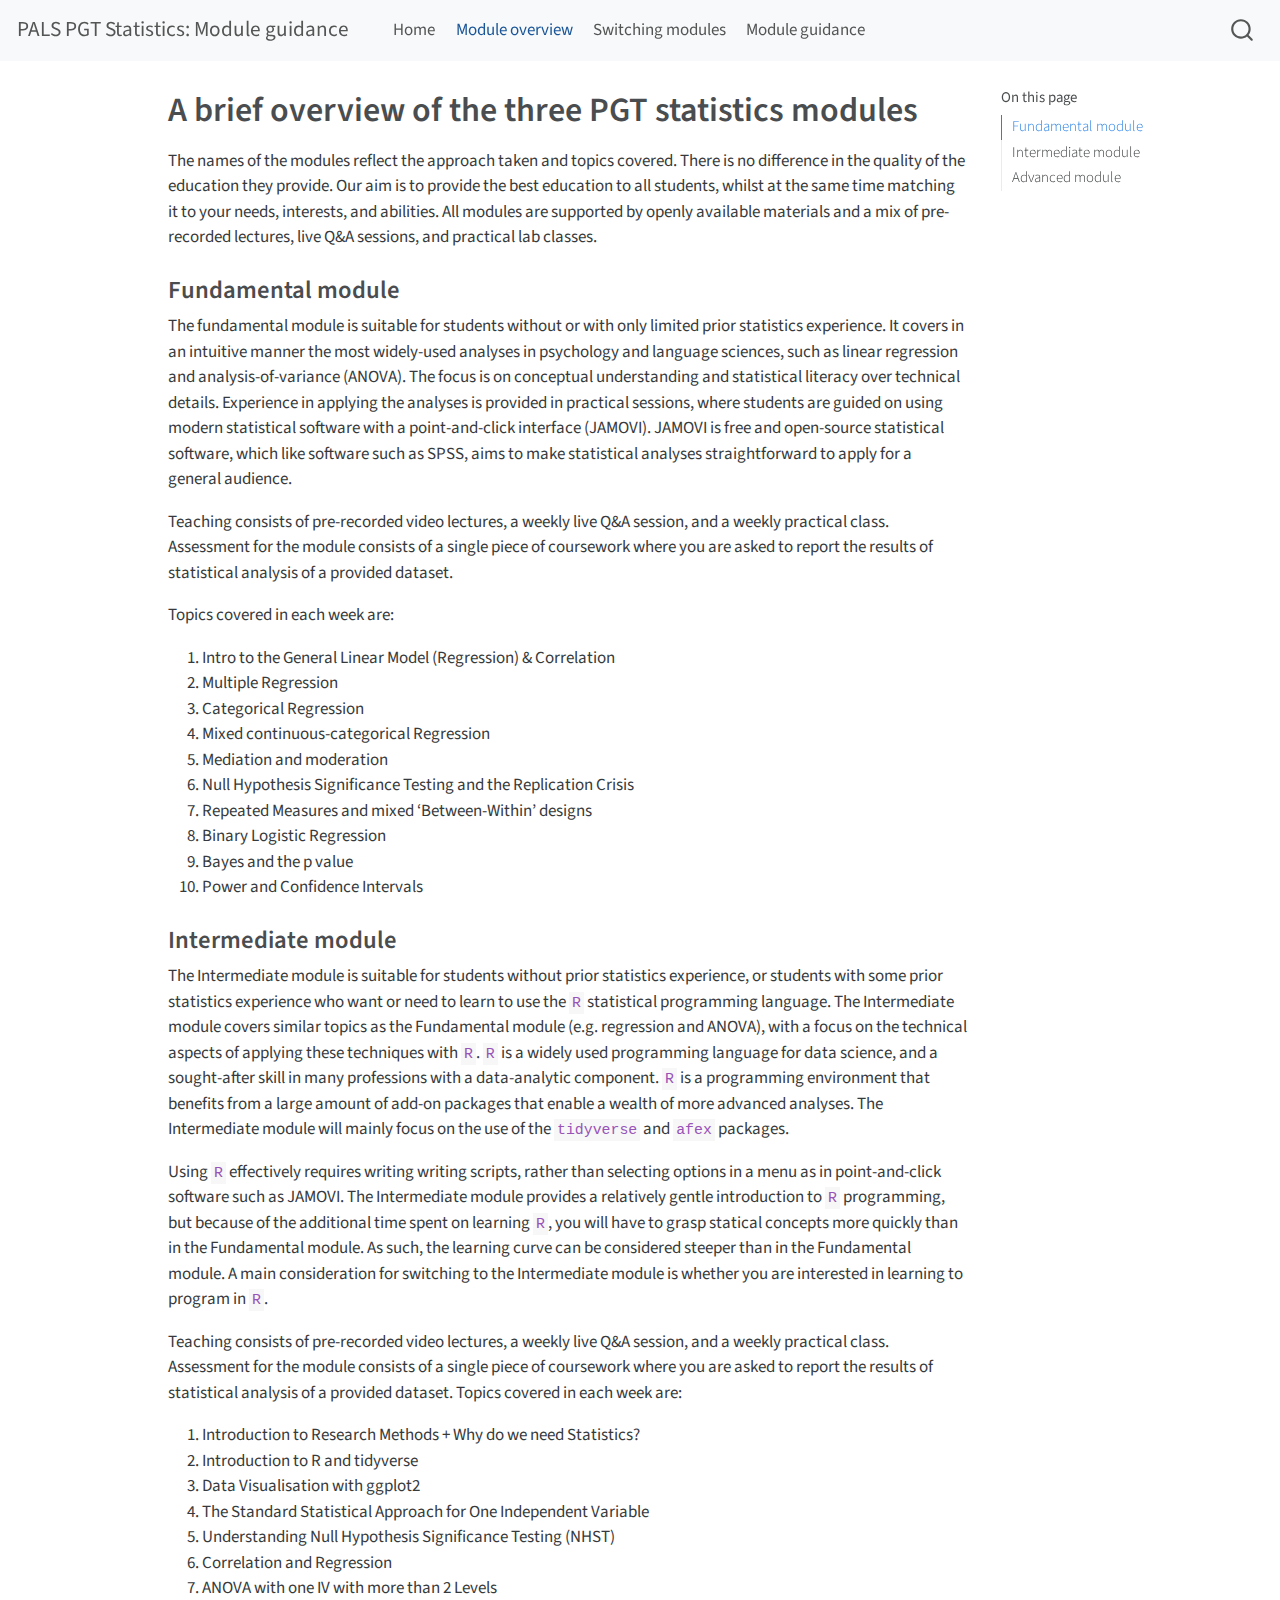
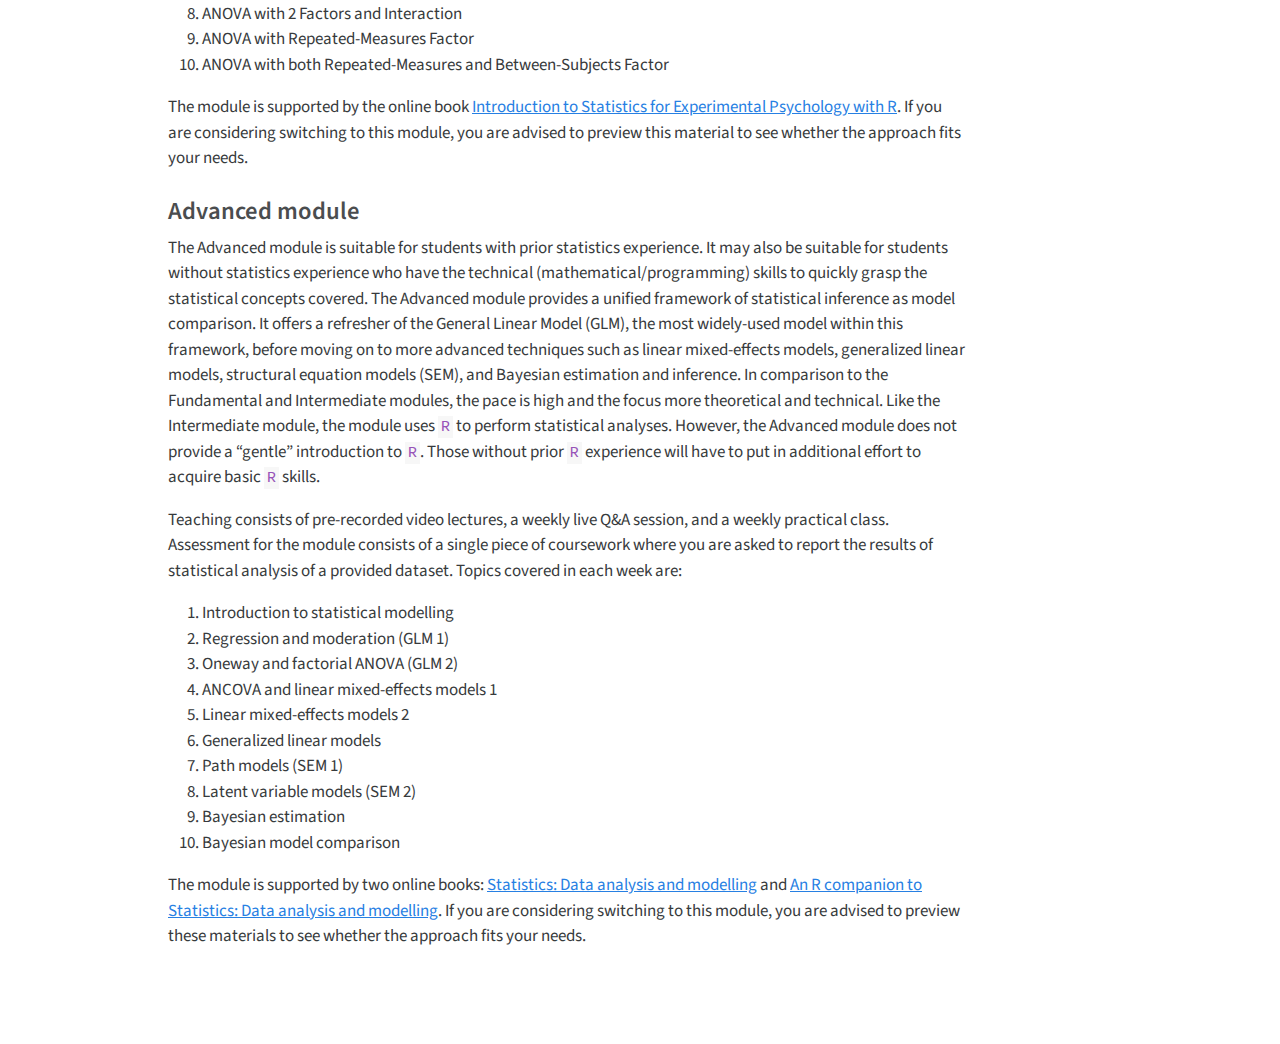
==== docs/about.html @ c2ad2f25 "publish in docs" ====
<!DOCTYPE html>
<html xmlns="http://www.w3.org/1999/xhtml" lang="en" xml:lang="en"><head>

<meta charset="utf-8">
<meta name="generator" content="quarto-1.3.353">

<meta name="viewport" content="width=device-width, initial-scale=1.0, user-scalable=yes">


<title>PALS PGT Statistics: Module guidance - A brief overview of the three PGT statistics modules</title>
<style>
code{white-space: pre-wrap;}
span.smallcaps{font-variant: small-caps;}
div.columns{display: flex; gap: min(4vw, 1.5em);}
div.column{flex: auto; overflow-x: auto;}
div.hanging-indent{margin-left: 1.5em; text-indent: -1.5em;}
ul.task-list{list-style: none;}
ul.task-list li input[type="checkbox"] {
  width: 0.8em;
  margin: 0 0.8em 0.2em -1em; /* quarto-specific, see https://github.com/quarto-dev/quarto-cli/issues/4556 */ 
  vertical-align: middle;
}
</style>


<script src="site_libs/quarto-nav/quarto-nav.js"></script>
<script src="site_libs/quarto-nav/headroom.min.js"></script>
<script src="site_libs/clipboard/clipboard.min.js"></script>
<script src="site_libs/quarto-search/autocomplete.umd.js"></script>
<script src="site_libs/quarto-search/fuse.min.js"></script>
<script src="site_libs/quarto-search/quarto-search.js"></script>
<meta name="quarto:offset" content="./">
<script src="site_libs/quarto-html/quarto.js"></script>
<script src="site_libs/quarto-html/popper.min.js"></script>
<script src="site_libs/quarto-html/tippy.umd.min.js"></script>
<script src="site_libs/quarto-html/anchor.min.js"></script>
<link href="site_libs/quarto-html/tippy.css" rel="stylesheet">
<link href="site_libs/quarto-html/quarto-syntax-highlighting.css" rel="stylesheet" id="quarto-text-highlighting-styles">
<script src="site_libs/bootstrap/bootstrap.min.js"></script>
<link href="site_libs/bootstrap/bootstrap-icons.css" rel="stylesheet">
<link href="site_libs/bootstrap/bootstrap.min.css" rel="stylesheet" id="quarto-bootstrap" data-mode="light">
<script id="quarto-search-options" type="application/json">{
  "location": "navbar",
  "copy-button": false,
  "collapse-after": 3,
  "panel-placement": "end",
  "type": "overlay",
  "limit": 20,
  "language": {
    "search-no-results-text": "No results",
    "search-matching-documents-text": "matching documents",
    "search-copy-link-title": "Copy link to search",
    "search-hide-matches-text": "Hide additional matches",
    "search-more-match-text": "more match in this document",
    "search-more-matches-text": "more matches in this document",
    "search-clear-button-title": "Clear",
    "search-detached-cancel-button-title": "Cancel",
    "search-submit-button-title": "Submit"
  }
}</script>


<link rel="stylesheet" href="styles.css">
</head>

<body class="nav-fixed">

<div id="quarto-search-results"></div>
  <header id="quarto-header" class="headroom fixed-top">
    <nav class="navbar navbar-expand-lg navbar-dark ">
      <div class="navbar-container container-fluid">
      <div class="navbar-brand-container">
    <a class="navbar-brand" href="./index.html">
    <span class="navbar-title">PALS PGT Statistics: Module guidance</span>
    </a>
  </div>
            <div id="quarto-search" class="" title="Search"></div>
          <button class="navbar-toggler" type="button" data-bs-toggle="collapse" data-bs-target="#navbarCollapse" aria-controls="navbarCollapse" aria-expanded="false" aria-label="Toggle navigation" onclick="if (window.quartoToggleHeadroom) { window.quartoToggleHeadroom(); }">
  <span class="navbar-toggler-icon"></span>
</button>
          <div class="collapse navbar-collapse" id="navbarCollapse">
            <ul class="navbar-nav navbar-nav-scroll me-auto">
  <li class="nav-item">
    <a class="nav-link" href="./index.html" rel="" target="">
 <span class="menu-text">Home</span></a>
  </li>  
  <li class="nav-item">
    <a class="nav-link active" href="./about.html" rel="" target="" aria-current="page">
 <span class="menu-text">Module overview</span></a>
  </li>  
  <li class="nav-item">
    <a class="nav-link" href="./switching.html" rel="" target="">
 <span class="menu-text">Switching modules</span></a>
  </li>  
  <li class="nav-item">
    <a class="nav-link" href="./pgt-module-guidance.html" rel="" target="">
 <span class="menu-text">Module guidance</span></a>
  </li>  
</ul>
            <div class="quarto-navbar-tools ms-auto">
</div>
          </div> <!-- /navcollapse -->
      </div> <!-- /container-fluid -->
    </nav>
</header>
<!-- content -->
<div id="quarto-content" class="quarto-container page-columns page-rows-contents page-layout-article page-navbar">
<!-- sidebar -->
<!-- margin-sidebar -->
    <div id="quarto-margin-sidebar" class="sidebar margin-sidebar">
        <nav id="TOC" role="doc-toc" class="toc-active">
    <h2 id="toc-title">On this page</h2>
   
  <ul>
  <li><a href="#fundamental-module" id="toc-fundamental-module" class="nav-link active" data-scroll-target="#fundamental-module">Fundamental module</a></li>
  <li><a href="#intermediate-module" id="toc-intermediate-module" class="nav-link" data-scroll-target="#intermediate-module">Intermediate module</a></li>
  <li><a href="#advanced-module" id="toc-advanced-module" class="nav-link" data-scroll-target="#advanced-module">Advanced module</a></li>
  </ul>
</nav>
    </div>
<!-- main -->
<main class="content" id="quarto-document-content">

<header id="title-block-header" class="quarto-title-block default">
<div class="quarto-title">
<h1 class="title">A brief overview of the three PGT statistics modules</h1>
</div>



<div class="quarto-title-meta">

    
  
    
  </div>
  

</header>

<p>The names of the modules reflect the approach taken and topics covered. There is no difference in the quality of the education they provide. Our aim is to provide the best education to all students, whilst at the same time matching it to your needs, interests, and abilities. All modules are supported by openly available materials and a mix of pre-recorded lectures, live Q&amp;A sessions, and practical lab classes.</p>
<section id="fundamental-module" class="level3">
<h3 class="anchored" data-anchor-id="fundamental-module">Fundamental module</h3>
<p>The fundamental module is suitable for students without or with only limited prior statistics experience. It covers in an intuitive manner the most widely-used analyses in psychology and language sciences, such as linear regression and analysis-of-variance (ANOVA). The focus is on conceptual understanding and statistical literacy over technical details. Experience in applying the analyses is provided in practical sessions, where students are guided on using modern statistical software with a point-and-click interface (JAMOVI). JAMOVI is free and open-source statistical software, which like software such as SPSS, aims to make statistical analyses straightforward to apply for a general audience.</p>
<p>Teaching consists of pre-recorded video lectures, a weekly live Q&amp;A session, and a weekly practical class. Assessment for the module consists of a single piece of coursework where you are asked to report the results of statistical analysis of a provided dataset.</p>
<p>Topics covered in each week are:</p>
<ol type="1">
<li>Intro to the General Linear Model (Regression) &amp; Correlation</li>
<li>Multiple Regression</li>
<li>Categorical Regression</li>
<li>Mixed continuous-categorical Regression</li>
<li>Mediation and moderation</li>
<li>Null Hypothesis Significance Testing and the Replication Crisis</li>
<li>Repeated Measures and mixed ‘Between-Within’ designs</li>
<li>Binary Logistic Regression</li>
<li>Bayes and the p value</li>
<li>Power and Confidence Intervals</li>
</ol>
</section>
<section id="intermediate-module" class="level3">
<h3 class="anchored" data-anchor-id="intermediate-module">Intermediate module</h3>
<p>The Intermediate module is suitable for students without prior statistics experience, or students with some prior statistics experience who want or need to learn to use the <code>R</code> statistical programming language. The Intermediate module covers similar topics as the Fundamental module (e.g.&nbsp;regression and ANOVA), with a focus on the technical aspects of applying these techniques with <code>R</code>. <code>R</code> is a widely used programming language for data science, and a sought-after skill in many professions with a data-analytic component. <code>R</code> is a programming environment that benefits from a large amount of add-on packages that enable a wealth of more advanced analyses. The Intermediate module will mainly focus on the use of the <code>tidyverse</code> and <code>afex</code> packages.</p>
<p>Using <code>R</code> effectively requires writing writing scripts, rather than selecting options in a menu as in point-and-click software such as JAMOVI. The Intermediate module provides a relatively gentle introduction to <code>R</code> programming, but because of the additional time spent on learning <code>R</code>, you will have to grasp statical concepts more quickly than in the Fundamental module. As such, the learning curve can be considered steeper than in the Fundamental module. A main consideration for switching to the Intermediate module is whether you are interested in learning to program in <code>R</code>.</p>
<p>Teaching consists of pre-recorded video lectures, a weekly live Q&amp;A session, and a weekly practical class. Assessment for the module consists of a single piece of coursework where you are asked to report the results of statistical analysis of a provided dataset. Topics covered in each week are:</p>
<ol type="1">
<li>Introduction to Research Methods + Why do we need Statistics?</li>
<li>Introduction to R and tidyverse</li>
<li>Data Visualisation with ggplot2</li>
<li>The Standard Statistical Approach for One Independent Variable</li>
<li>Understanding Null Hypothesis Significance Testing (NHST)</li>
<li>Correlation and Regression</li>
<li>ANOVA with one IV with more than 2 Levels</li>
<li>ANOVA with 2 Factors and Interaction</li>
<li>ANOVA with Repeated-Measures Factor</li>
<li>ANOVA with both Repeated-Measures and Between-Subjects Factor</li>
</ol>
<p>The module is supported by the online book <a href="https://singmann.github.io/stats_for_experiments/">Introduction to Statistics for Experimental Psychology with R</a>. If you are considering switching to this module, you are advised to preview this material to see whether the approach fits your needs.</p>
</section>
<section id="advanced-module" class="level3">
<h3 class="anchored" data-anchor-id="advanced-module">Advanced module</h3>
<p>The Advanced module is suitable for students with prior statistics experience. It may also be suitable for students without statistics experience who have the technical (mathematical/programming) skills to quickly grasp the statistical concepts covered. The Advanced module provides a unified framework of statistical inference as model comparison. It offers a refresher of the General Linear Model (GLM), the most widely-used model within this framework, before moving on to more advanced techniques such as linear mixed-effects models, generalized linear models, structural equation models (SEM), and Bayesian estimation and inference. In comparison to the Fundamental and Intermediate modules, the pace is high and the focus more theoretical and technical. Like the Intermediate module, the module uses <code>R</code> to perform statistical analyses. However, the Advanced module does not provide a “gentle” introduction to <code>R</code>. Those without prior <code>R</code> experience will have to put in additional effort to acquire basic <code>R</code> skills.</p>
<p>Teaching consists of pre-recorded video lectures, a weekly live Q&amp;A session, and a weekly practical class. Assessment for the module consists of a single piece of coursework where you are asked to report the results of statistical analysis of a provided dataset. Topics covered in each week are:</p>
<ol type="1">
<li>Introduction to statistical modelling</li>
<li>Regression and moderation (GLM 1)</li>
<li>Oneway and factorial ANOVA (GLM 2)</li>
<li>ANCOVA and linear mixed-effects models 1</li>
<li>Linear mixed-effects models 2</li>
<li>Generalized linear models</li>
<li>Path models (SEM 1)</li>
<li>Latent variable models (SEM 2)</li>
<li>Bayesian estimation</li>
<li>Bayesian model comparison</li>
</ol>
<p>The module is supported by two online books: <a href="https://mspeekenbrink.github.io/sdam-book/">Statistics: Data analysis and modelling</a> and <a href="https://mspeekenbrink.github.io/sdam-r-companion/">An R companion to Statistics: Data analysis and modelling</a>. If you are considering switching to this module, you are advised to preview these materials to see whether the approach fits your needs.</p>


</section>

</main> <!-- /main -->
<script id="quarto-html-after-body" type="application/javascript">
window.document.addEventListener("DOMContentLoaded", function (event) {
  const toggleBodyColorMode = (bsSheetEl) => {
    const mode = bsSheetEl.getAttribute("data-mode");
    const bodyEl = window.document.querySelector("body");
    if (mode === "dark") {
      bodyEl.classList.add("quarto-dark");
      bodyEl.classList.remove("quarto-light");
    } else {
      bodyEl.classList.add("quarto-light");
      bodyEl.classList.remove("quarto-dark");
    }
  }
  const toggleBodyColorPrimary = () => {
    const bsSheetEl = window.document.querySelector("link#quarto-bootstrap");
    if (bsSheetEl) {
      toggleBodyColorMode(bsSheetEl);
    }
  }
  toggleBodyColorPrimary();  
  const icon = "";
  const anchorJS = new window.AnchorJS();
  anchorJS.options = {
    placement: 'right',
    icon: icon
  };
  anchorJS.add('.anchored');
  const isCodeAnnotation = (el) => {
    for (const clz of el.classList) {
      if (clz.startsWith('code-annotation-')) {                     
        return true;
      }
    }
    return false;
  }
  const clipboard = new window.ClipboardJS('.code-copy-button', {
    text: function(trigger) {
      const codeEl = trigger.previousElementSibling.cloneNode(true);
      for (const childEl of codeEl.children) {
        if (isCodeAnnotation(childEl)) {
          childEl.remove();
        }
      }
      return codeEl.innerText;
    }
  });
  clipboard.on('success', function(e) {
    // button target
    const button = e.trigger;
    // don't keep focus
    button.blur();
    // flash "checked"
    button.classList.add('code-copy-button-checked');
    var currentTitle = button.getAttribute("title");
    button.setAttribute("title", "Copied!");
    let tooltip;
    if (window.bootstrap) {
      button.setAttribute("data-bs-toggle", "tooltip");
      button.setAttribute("data-bs-placement", "left");
      button.setAttribute("data-bs-title", "Copied!");
      tooltip = new bootstrap.Tooltip(button, 
        { trigger: "manual", 
          customClass: "code-copy-button-tooltip",
          offset: [0, -8]});
      tooltip.show();    
    }
    setTimeout(function() {
      if (tooltip) {
        tooltip.hide();
        button.removeAttribute("data-bs-title");
        button.removeAttribute("data-bs-toggle");
        button.removeAttribute("data-bs-placement");
      }
      button.setAttribute("title", currentTitle);
      button.classList.remove('code-copy-button-checked');
    }, 1000);
    // clear code selection
    e.clearSelection();
  });
  function tippyHover(el, contentFn) {
    const config = {
      allowHTML: true,
      content: contentFn,
      maxWidth: 500,
      delay: 100,
      arrow: false,
      appendTo: function(el) {
          return el.parentElement;
      },
      interactive: true,
      interactiveBorder: 10,
      theme: 'quarto',
      placement: 'bottom-start'
    };
    window.tippy(el, config); 
  }
  const noterefs = window.document.querySelectorAll('a[role="doc-noteref"]');
  for (var i=0; i<noterefs.length; i++) {
    const ref = noterefs[i];
    tippyHover(ref, function() {
      // use id or data attribute instead here
      let href = ref.getAttribute('data-footnote-href') || ref.getAttribute('href');
      try { href = new URL(href).hash; } catch {}
      const id = href.replace(/^#\/?/, "");
      const note = window.document.getElementById(id);
      return note.innerHTML;
    });
  }
      let selectedAnnoteEl;
      const selectorForAnnotation = ( cell, annotation) => {
        let cellAttr = 'data-code-cell="' + cell + '"';
        let lineAttr = 'data-code-annotation="' +  annotation + '"';
        const selector = 'span[' + cellAttr + '][' + lineAttr + ']';
        return selector;
      }
      const selectCodeLines = (annoteEl) => {
        const doc = window.document;
        const targetCell = annoteEl.getAttribute("data-target-cell");
        const targetAnnotation = annoteEl.getAttribute("data-target-annotation");
        const annoteSpan = window.document.querySelector(selectorForAnnotation(targetCell, targetAnnotation));
        const lines = annoteSpan.getAttribute("data-code-lines").split(",");
        const lineIds = lines.map((line) => {
          return targetCell + "-" + line;
        })
        let top = null;
        let height = null;
        let parent = null;
        if (lineIds.length > 0) {
            //compute the position of the single el (top and bottom and make a div)
            const el = window.document.getElementById(lineIds[0]);
            top = el.offsetTop;
            height = el.offsetHeight;
            parent = el.parentElement.parentElement;
          if (lineIds.length > 1) {
            const lastEl = window.document.getElementById(lineIds[lineIds.length - 1]);
            const bottom = lastEl.offsetTop + lastEl.offsetHeight;
            height = bottom - top;
          }
          if (top !== null && height !== null && parent !== null) {
            // cook up a div (if necessary) and position it 
            let div = window.document.getElementById("code-annotation-line-highlight");
            if (div === null) {
              div = window.document.createElement("div");
              div.setAttribute("id", "code-annotation-line-highlight");
              div.style.position = 'absolute';
              parent.appendChild(div);
            }
            div.style.top = top - 2 + "px";
            div.style.height = height + 4 + "px";
            let gutterDiv = window.document.getElementById("code-annotation-line-highlight-gutter");
            if (gutterDiv === null) {
              gutterDiv = window.document.createElement("div");
              gutterDiv.setAttribute("id", "code-annotation-line-highlight-gutter");
              gutterDiv.style.position = 'absolute';
              const codeCell = window.document.getElementById(targetCell);
              const gutter = codeCell.querySelector('.code-annotation-gutter');
              gutter.appendChild(gutterDiv);
            }
            gutterDiv.style.top = top - 2 + "px";
            gutterDiv.style.height = height + 4 + "px";
          }
          selectedAnnoteEl = annoteEl;
        }
      };
      const unselectCodeLines = () => {
        const elementsIds = ["code-annotation-line-highlight", "code-annotation-line-highlight-gutter"];
        elementsIds.forEach((elId) => {
          const div = window.document.getElementById(elId);
          if (div) {
            div.remove();
          }
        });
        selectedAnnoteEl = undefined;
      };
      // Attach click handler to the DT
      const annoteDls = window.document.querySelectorAll('dt[data-target-cell]');
      for (const annoteDlNode of annoteDls) {
        annoteDlNode.addEventListener('click', (event) => {
          const clickedEl = event.target;
          if (clickedEl !== selectedAnnoteEl) {
            unselectCodeLines();
            const activeEl = window.document.querySelector('dt[data-target-cell].code-annotation-active');
            if (activeEl) {
              activeEl.classList.remove('code-annotation-active');
            }
            selectCodeLines(clickedEl);
            clickedEl.classList.add('code-annotation-active');
          } else {
            // Unselect the line
            unselectCodeLines();
            clickedEl.classList.remove('code-annotation-active');
          }
        });
      }
  const findCites = (el) => {
    const parentEl = el.parentElement;
    if (parentEl) {
      const cites = parentEl.dataset.cites;
      if (cites) {
        return {
          el,
          cites: cites.split(' ')
        };
      } else {
        return findCites(el.parentElement)
      }
    } else {
      return undefined;
    }
  };
  var bibliorefs = window.document.querySelectorAll('a[role="doc-biblioref"]');
  for (var i=0; i<bibliorefs.length; i++) {
    const ref = bibliorefs[i];
    const citeInfo = findCites(ref);
    if (citeInfo) {
      tippyHover(citeInfo.el, function() {
        var popup = window.document.createElement('div');
        citeInfo.cites.forEach(function(cite) {
          var citeDiv = window.document.createElement('div');
          citeDiv.classList.add('hanging-indent');
          citeDiv.classList.add('csl-entry');
          var biblioDiv = window.document.getElementById('ref-' + cite);
          if (biblioDiv) {
            citeDiv.innerHTML = biblioDiv.innerHTML;
          }
          popup.appendChild(citeDiv);
        });
        return popup.innerHTML;
      });
    }
  }
});
</script>
</div> <!-- /content -->



</body></html>
---- docs/site_libs/quarto-html/tippy.css ----
.tippy-box[data-animation=fade][data-state=hidden]{opacity:0}[data-tippy-root]{max-width:calc(100vw - 10px)}.tippy-box{position:relative;background-color:#333;color:#fff;border-radius:4px;font-size:14px;line-height:1.4;white-space:normal;outline:0;transition-property:transform,visibility,opacity}.tippy-box[data-placement^=top]>.tippy-arrow{bottom:0}.tippy-box[data-placement^=top]>.tippy-arrow:before{bottom:-7px;left:0;border-width:8px 8px 0;border-top-color:initial;transform-origin:center top}.tippy-box[data-placement^=bottom]>.tippy-arrow{top:0}.tippy-box[data-placement^=bottom]>.tippy-arrow:before{top:-7px;left:0;border-width:0 8px 8px;border-bottom-color:initial;transform-origin:center bottom}.tippy-box[data-placement^=left]>.tippy-arrow{right:0}.tippy-box[data-placement^=left]>.tippy-arrow:before{border-width:8px 0 8px 8px;border-left-color:initial;right:-7px;transform-origin:center left}.tippy-box[data-placement^=right]>.tippy-arrow{left:0}.tippy-box[data-placement^=right]>.tippy-arrow:before{left:-7px;border-width:8px 8px 8px 0;border-right-color:initial;transform-origin:center right}.tippy-box[data-inertia][data-state=visible]{transition-timing-function:cubic-bezier(.54,1.5,.38,1.11)}.tippy-arrow{width:16px;height:16px;color:#333}.tippy-arrow:before{content:"";position:absolute;border-color:transparent;border-style:solid}.tippy-content{position:relative;padding:5px 9px;z-index:1}
---- docs/site_libs/quarto-html/quarto-syntax-highlighting.css ----
/* quarto syntax highlight colors */
:root {
  --quarto-hl-ot-color: #003B4F;
  --quarto-hl-at-color: #657422;
  --quarto-hl-ss-color: #20794D;
  --quarto-hl-an-color: #5E5E5E;
  --quarto-hl-fu-color: #4758AB;
  --quarto-hl-st-color: #20794D;
  --quarto-hl-cf-color: #003B4F;
  --quarto-hl-op-color: #5E5E5E;
  --quarto-hl-er-color: #AD0000;
  --quarto-hl-bn-color: #AD0000;
  --quarto-hl-al-color: #AD0000;
  --quarto-hl-va-color: #111111;
  --quarto-hl-bu-color: inherit;
  --quarto-hl-ex-color: inherit;
  --quarto-hl-pp-color: #AD0000;
  --quarto-hl-in-color: #5E5E5E;
  --quarto-hl-vs-color: #20794D;
  --quarto-hl-wa-color: #5E5E5E;
  --quarto-hl-do-color: #5E5E5E;
  --quarto-hl-im-color: #00769E;
  --quarto-hl-ch-color: #20794D;
  --quarto-hl-dt-color: #AD0000;
  --quarto-hl-fl-color: #AD0000;
  --quarto-hl-co-color: #5E5E5E;
  --quarto-hl-cv-color: #5E5E5E;
  --quarto-hl-cn-color: #8f5902;
  --quarto-hl-sc-color: #5E5E5E;
  --quarto-hl-dv-color: #AD0000;
  --quarto-hl-kw-color: #003B4F;
}

/* other quarto variables */
:root {
  --quarto-font-monospace: SFMono-Regular, Menlo, Monaco, Consolas, "Liberation Mono", "Courier New", monospace;
}

pre > code.sourceCode > span {
  color: #003B4F;
}

code span {
  color: #003B4F;
}

code.sourceCode > span {
  color: #003B4F;
}

div.sourceCode,
div.sourceCode pre.sourceCode {
  color: #003B4F;
}

code span.ot {
  color: #003B4F;
  font-style: inherit;
}

code span.at {
  color: #657422;
  font-style: inherit;
}

code span.ss {
  color: #20794D;
  font-style: inherit;
}

code span.an {
  color: #5E5E5E;
  font-style: inherit;
}

code span.fu {
  color: #4758AB;
  font-style: inherit;
}

code span.st {
  color: #20794D;
  font-style: inherit;
}

code span.cf {
  color: #003B4F;
  font-style: inherit;
}

code span.op {
  color: #5E5E5E;
  font-style: inherit;
}

code span.er {
  color: #AD0000;
  font-style: inherit;
}

code span.bn {
  color: #AD0000;
  font-style: inherit;
}

code span.al {
  color: #AD0000;
  font-style: inherit;
}

code span.va {
  color: #111111;
  font-style: inherit;
}

code span.bu {
  font-style: inherit;
}

code span.ex {
  font-style: inherit;
}

code span.pp {
  color: #AD0000;
  font-style: inherit;
}

code span.in {
  color: #5E5E5E;
  font-style: inherit;
}

code span.vs {
  color: #20794D;
  font-style: inherit;
}

code span.wa {
  color: #5E5E5E;
  font-style: italic;
}

code span.do {
  color: #5E5E5E;
  font-style: italic;
}

code span.im {
  color: #00769E;
  font-style: inherit;
}

code span.ch {
  color: #20794D;
  font-style: inherit;
}

code span.dt {
  color: #AD0000;
  font-style: inherit;
}

code span.fl {
  color: #AD0000;
  font-style: inherit;
}

code span.co {
  color: #5E5E5E;
  font-style: inherit;
}

code span.cv {
  color: #5E5E5E;
  font-style: italic;
}

code span.cn {
  color: #8f5902;
  font-style: inherit;
}

code span.sc {
  color: #5E5E5E;
  font-style: inherit;
}

code span.dv {
  color: #AD0000;
  font-style: inherit;
}

code span.kw {
  color: #003B4F;
  font-style: inherit;
}

.prevent-inlining {
  content: "</";
}

/*# sourceMappingURL=debc5d5d77c3f9108843748ff7464032.css.map */
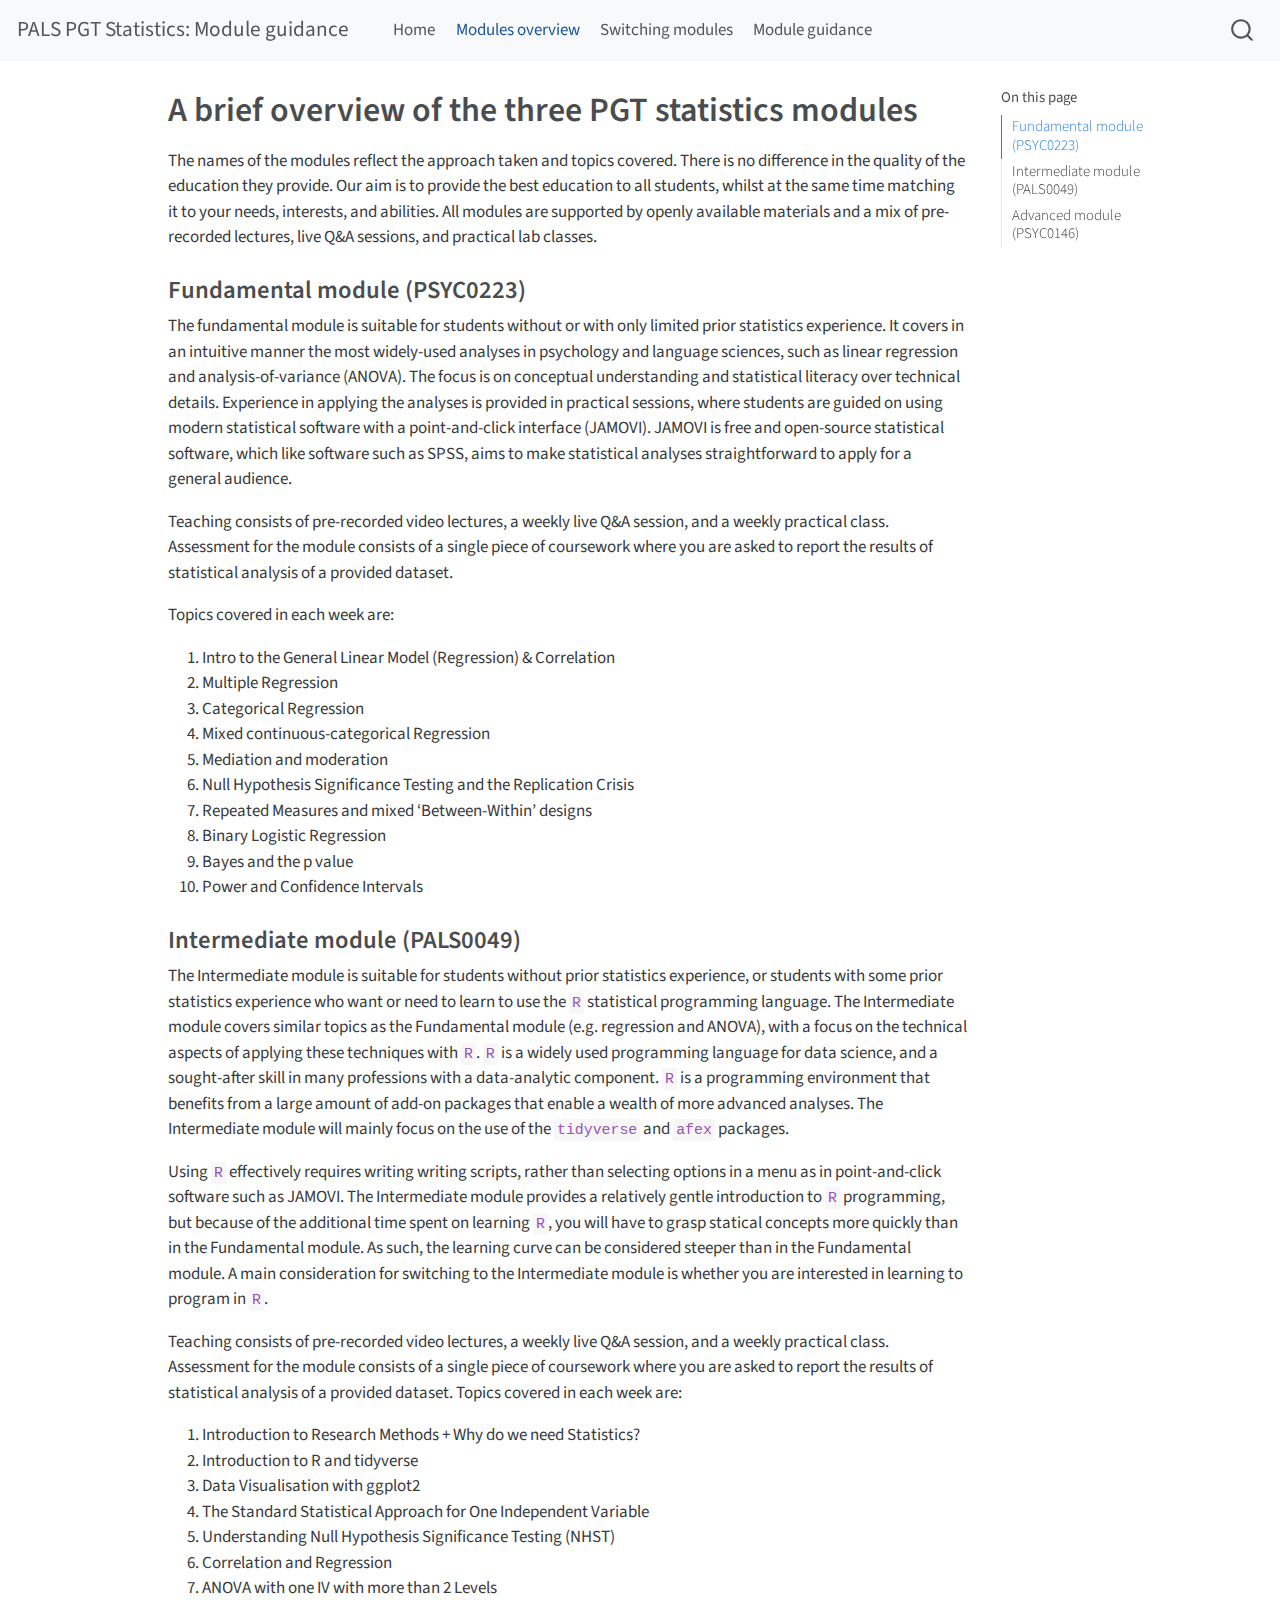
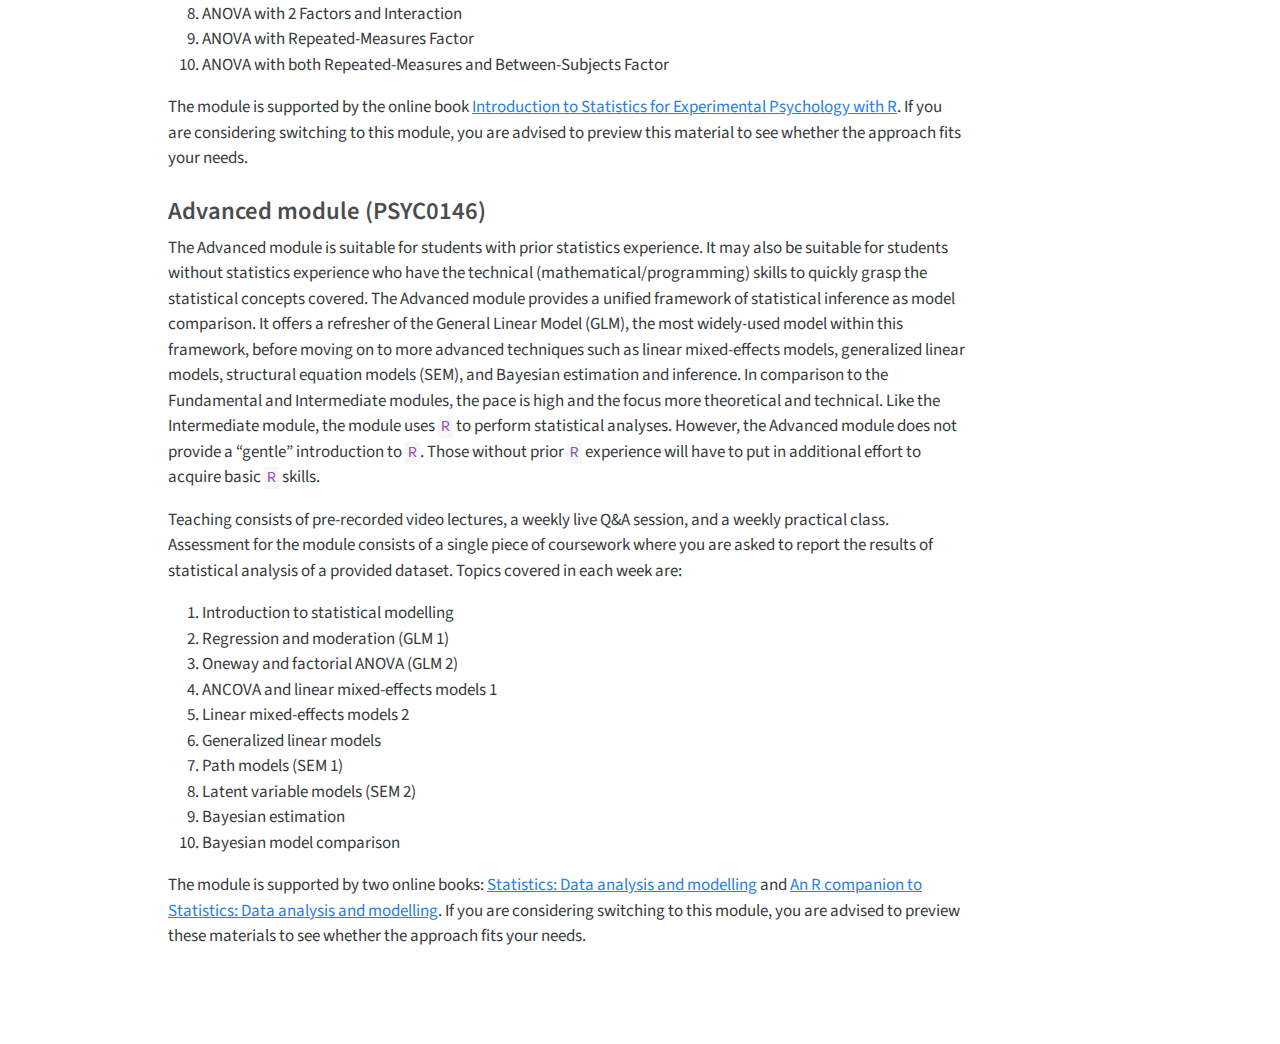
==== commit 4d6ab449: "updated to allow download of answers" ====
--- a/docs/about.html
+++ b/docs/about.html
@@ -86,7 +86,7 @@
   </li>  
   <li class="nav-item">
     <a class="nav-link active" href="./about.html" rel="" target="" aria-current="page">
- <span class="menu-text">Module overview</span></a>
+ <span class="menu-text">Modules overview</span></a>
   </li>  
   <li class="nav-item">
     <a class="nav-link" href="./switching.html" rel="" target="">
@@ -112,9 +112,9 @@
     <h2 id="toc-title">On this page</h2>
    
   <ul>
-  <li><a href="#fundamental-module" id="toc-fundamental-module" class="nav-link active" data-scroll-target="#fundamental-module">Fundamental module</a></li>
-  <li><a href="#intermediate-module" id="toc-intermediate-module" class="nav-link" data-scroll-target="#intermediate-module">Intermediate module</a></li>
-  <li><a href="#advanced-module" id="toc-advanced-module" class="nav-link" data-scroll-target="#advanced-module">Advanced module</a></li>
+  <li><a href="#fundamental-module-psyc0223" id="toc-fundamental-module-psyc0223" class="nav-link active" data-scroll-target="#fundamental-module-psyc0223">Fundamental module (PSYC0223)</a></li>
+  <li><a href="#intermediate-module-pals0049" id="toc-intermediate-module-pals0049" class="nav-link" data-scroll-target="#intermediate-module-pals0049">Intermediate module (PALS0049)</a></li>
+  <li><a href="#advanced-module-psyc0146" id="toc-advanced-module-psyc0146" class="nav-link" data-scroll-target="#advanced-module-psyc0146">Advanced module (PSYC0146)</a></li>
   </ul>
 </nav>
     </div>
@@ -139,8 +139,8 @@
 </header>
 
 <p>The names of the modules reflect the approach taken and topics covered. There is no difference in the quality of the education they provide. Our aim is to provide the best education to all students, whilst at the same time matching it to your needs, interests, and abilities. All modules are supported by openly available materials and a mix of pre-recorded lectures, live Q&amp;A sessions, and practical lab classes.</p>
-<section id="fundamental-module" class="level3">
-<h3 class="anchored" data-anchor-id="fundamental-module">Fundamental module</h3>
+<section id="fundamental-module-psyc0223" class="level3">
+<h3 class="anchored" data-anchor-id="fundamental-module-psyc0223">Fundamental module (PSYC0223)</h3>
 <p>The fundamental module is suitable for students without or with only limited prior statistics experience. It covers in an intuitive manner the most widely-used analyses in psychology and language sciences, such as linear regression and analysis-of-variance (ANOVA). The focus is on conceptual understanding and statistical literacy over technical details. Experience in applying the analyses is provided in practical sessions, where students are guided on using modern statistical software with a point-and-click interface (JAMOVI). JAMOVI is free and open-source statistical software, which like software such as SPSS, aims to make statistical analyses straightforward to apply for a general audience.</p>
 <p>Teaching consists of pre-recorded video lectures, a weekly live Q&amp;A session, and a weekly practical class. Assessment for the module consists of a single piece of coursework where you are asked to report the results of statistical analysis of a provided dataset.</p>
 <p>Topics covered in each week are:</p>
@@ -157,8 +157,8 @@
 <li>Power and Confidence Intervals</li>
 </ol>
 </section>
-<section id="intermediate-module" class="level3">
-<h3 class="anchored" data-anchor-id="intermediate-module">Intermediate module</h3>
+<section id="intermediate-module-pals0049" class="level3">
+<h3 class="anchored" data-anchor-id="intermediate-module-pals0049">Intermediate module (PALS0049)</h3>
 <p>The Intermediate module is suitable for students without prior statistics experience, or students with some prior statistics experience who want or need to learn to use the <code>R</code> statistical programming language. The Intermediate module covers similar topics as the Fundamental module (e.g.&nbsp;regression and ANOVA), with a focus on the technical aspects of applying these techniques with <code>R</code>. <code>R</code> is a widely used programming language for data science, and a sought-after skill in many professions with a data-analytic component. <code>R</code> is a programming environment that benefits from a large amount of add-on packages that enable a wealth of more advanced analyses. The Intermediate module will mainly focus on the use of the <code>tidyverse</code> and <code>afex</code> packages.</p>
 <p>Using <code>R</code> effectively requires writing writing scripts, rather than selecting options in a menu as in point-and-click software such as JAMOVI. The Intermediate module provides a relatively gentle introduction to <code>R</code> programming, but because of the additional time spent on learning <code>R</code>, you will have to grasp statical concepts more quickly than in the Fundamental module. As such, the learning curve can be considered steeper than in the Fundamental module. A main consideration for switching to the Intermediate module is whether you are interested in learning to program in <code>R</code>.</p>
 <p>Teaching consists of pre-recorded video lectures, a weekly live Q&amp;A session, and a weekly practical class. Assessment for the module consists of a single piece of coursework where you are asked to report the results of statistical analysis of a provided dataset. Topics covered in each week are:</p>
@@ -176,8 +176,8 @@
 </ol>
 <p>The module is supported by the online book <a href="https://singmann.github.io/stats_for_experiments/">Introduction to Statistics for Experimental Psychology with R</a>. If you are considering switching to this module, you are advised to preview this material to see whether the approach fits your needs.</p>
 </section>
-<section id="advanced-module" class="level3">
-<h3 class="anchored" data-anchor-id="advanced-module">Advanced module</h3>
+<section id="advanced-module-psyc0146" class="level3">
+<h3 class="anchored" data-anchor-id="advanced-module-psyc0146">Advanced module (PSYC0146)</h3>
 <p>The Advanced module is suitable for students with prior statistics experience. It may also be suitable for students without statistics experience who have the technical (mathematical/programming) skills to quickly grasp the statistical concepts covered. The Advanced module provides a unified framework of statistical inference as model comparison. It offers a refresher of the General Linear Model (GLM), the most widely-used model within this framework, before moving on to more advanced techniques such as linear mixed-effects models, generalized linear models, structural equation models (SEM), and Bayesian estimation and inference. In comparison to the Fundamental and Intermediate modules, the pace is high and the focus more theoretical and technical. Like the Intermediate module, the module uses <code>R</code> to perform statistical analyses. However, the Advanced module does not provide a “gentle” introduction to <code>R</code>. Those without prior <code>R</code> experience will have to put in additional effort to acquire basic <code>R</code> skills.</p>
 <p>Teaching consists of pre-recorded video lectures, a weekly live Q&amp;A session, and a weekly practical class. Assessment for the module consists of a single piece of coursework where you are asked to report the results of statistical analysis of a provided dataset. Topics covered in each week are:</p>
 <ol type="1">
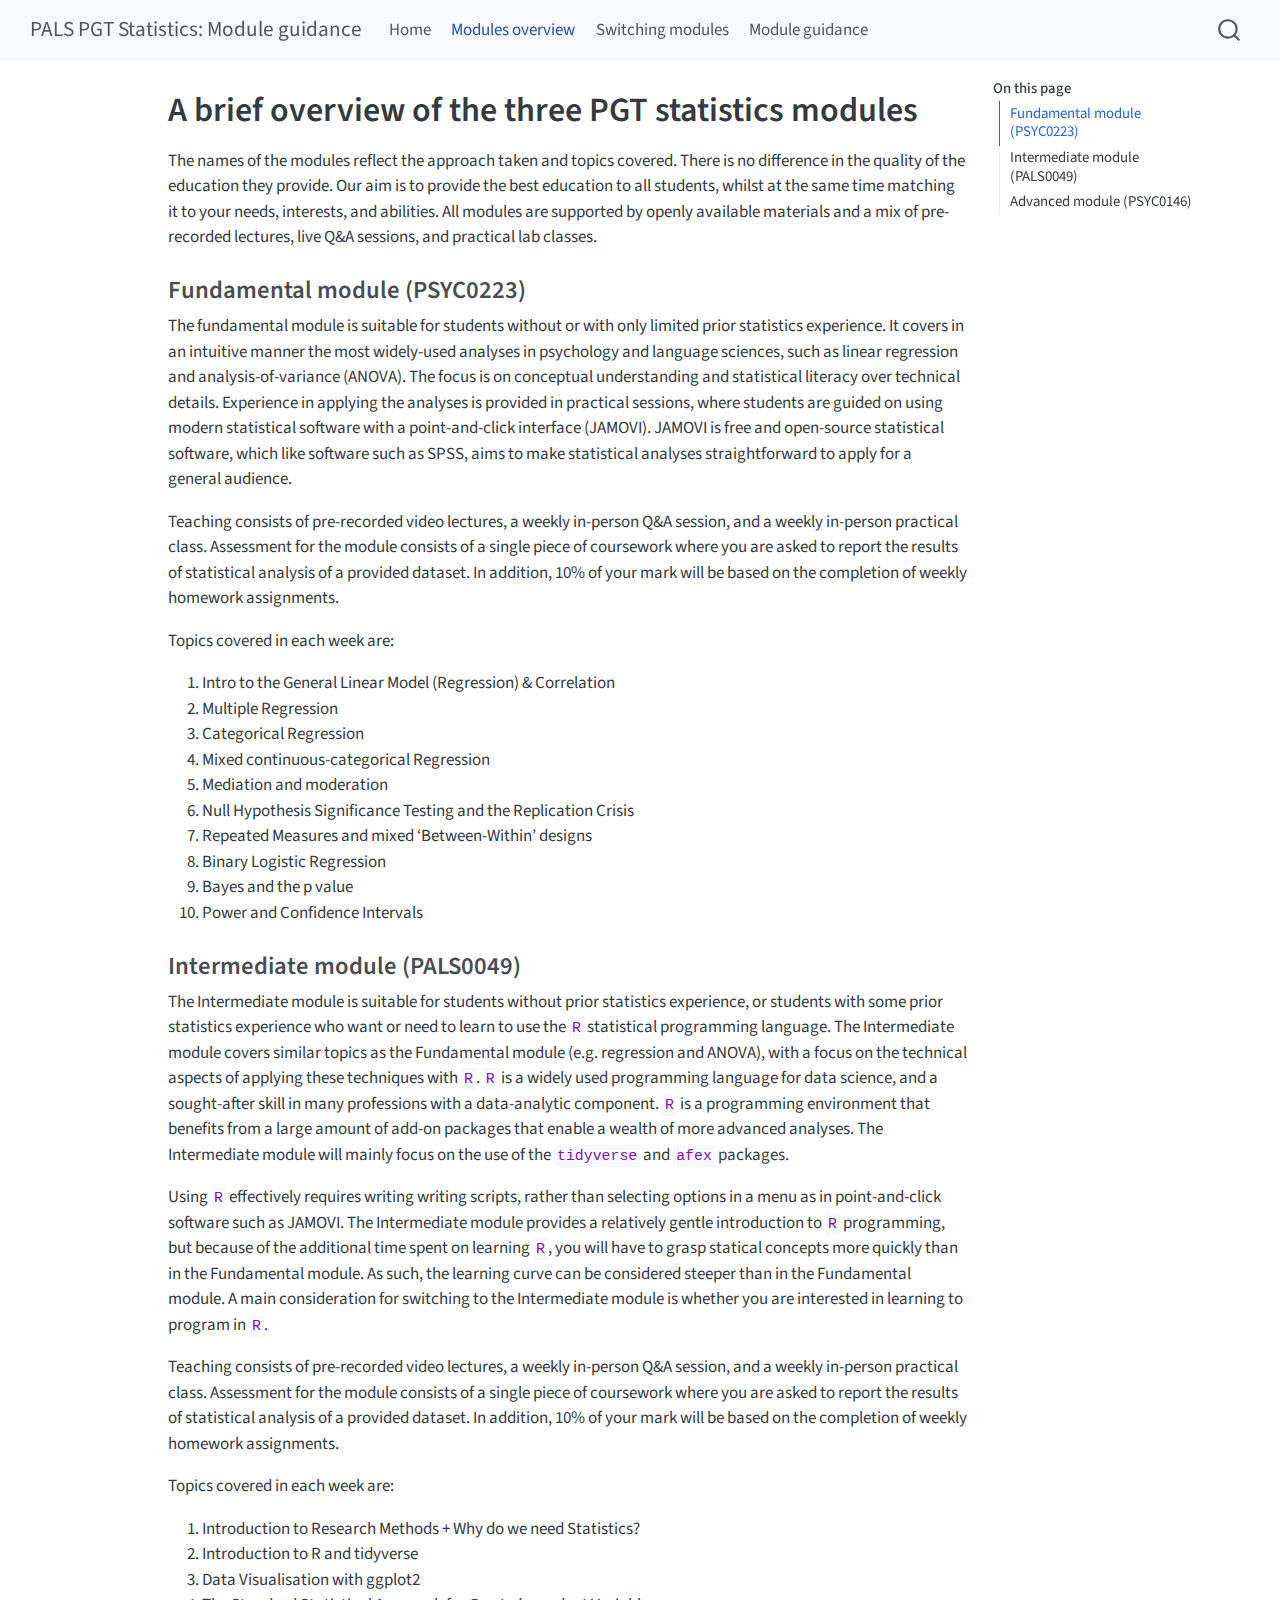
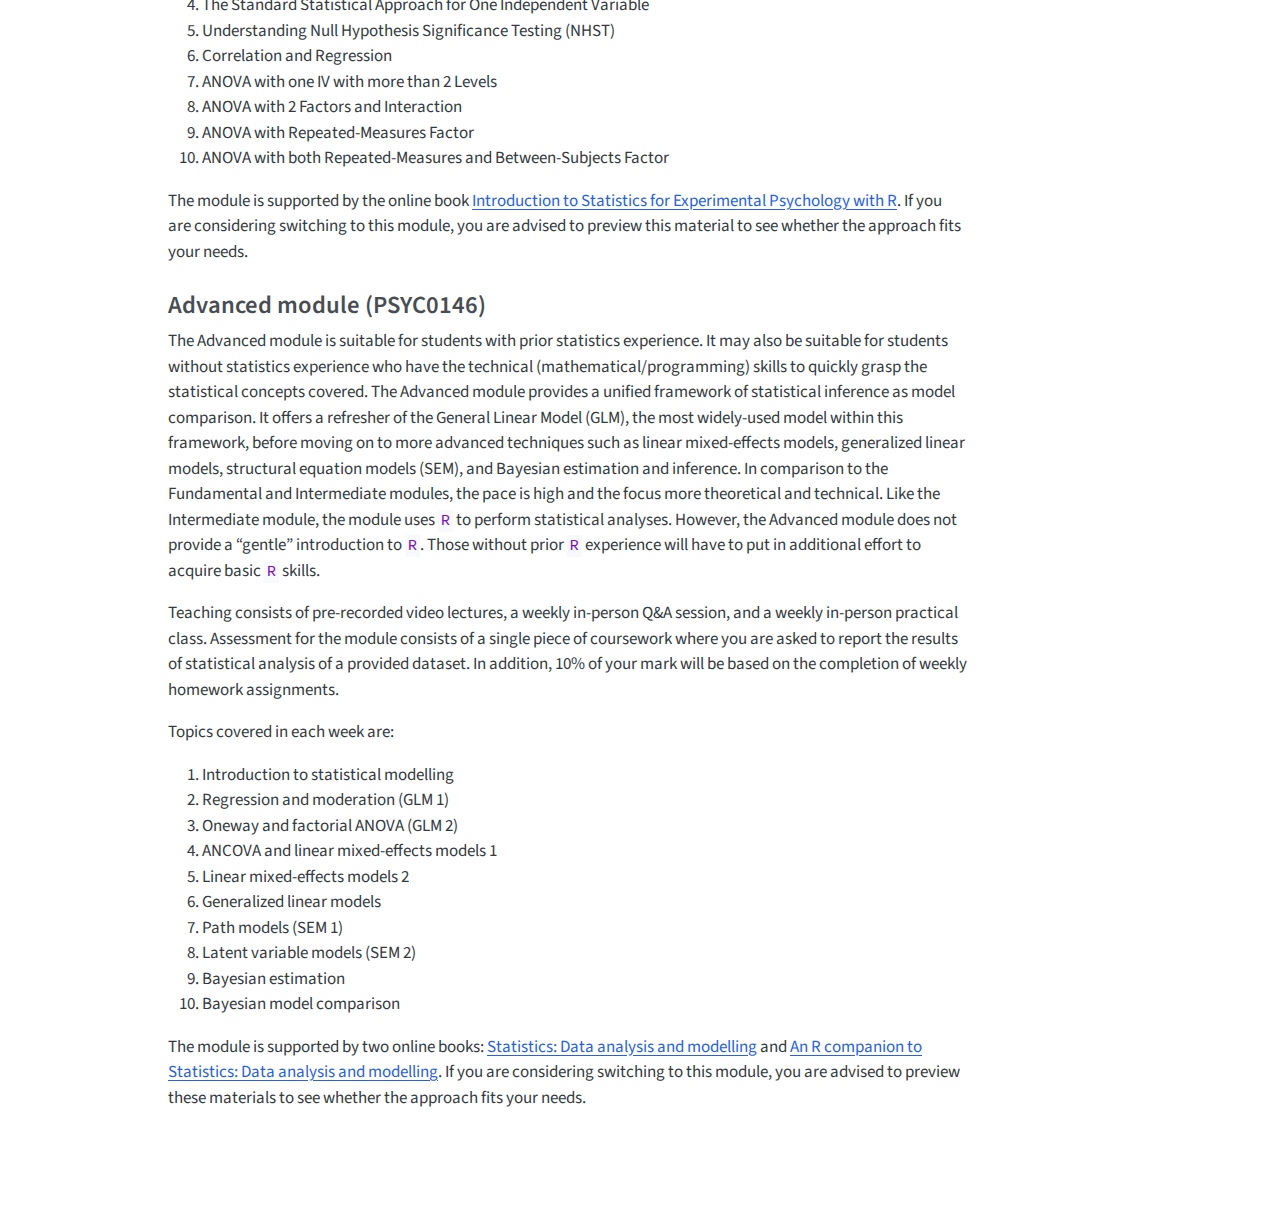
==== commit a3bc4555: "added 10% homework" ====
--- a/docs/about.html
+++ b/docs/about.html
@@ -2,7 +2,7 @@
 <html xmlns="http://www.w3.org/1999/xhtml" lang="en" xml:lang="en"><head>
 
 <meta charset="utf-8">
-<meta name="generator" content="quarto-1.3.353">
+<meta name="generator" content="quarto-1.4.554">
 
 <meta name="viewport" content="width=device-width, initial-scale=1.0, user-scalable=yes">
 
@@ -45,7 +45,13 @@
   "collapse-after": 3,
   "panel-placement": "end",
   "type": "overlay",
-  "limit": 20,
+  "limit": 50,
+  "keyboard-shortcut": [
+    "f",
+    "/",
+    "s"
+  ],
+  "show-item-context": false,
   "language": {
     "search-no-results-text": "No results",
     "search-matching-documents-text": "matching documents",
@@ -54,8 +60,10 @@
     "search-more-match-text": "more match in this document",
     "search-more-matches-text": "more matches in this document",
     "search-clear-button-title": "Clear",
+    "search-text-placeholder": "",
     "search-detached-cancel-button-title": "Cancel",
-    "search-submit-button-title": "Submit"
+    "search-submit-button-title": "Submit",
+    "search-label": "Search"
   }
 }</script>
 
@@ -67,9 +75,9 @@
 
 <div id="quarto-search-results"></div>
   <header id="quarto-header" class="headroom fixed-top">
-    <nav class="navbar navbar-expand-lg navbar-dark ">
+    <nav class="navbar navbar-expand-lg " data-bs-theme="dark">
       <div class="navbar-container container-fluid">
-      <div class="navbar-brand-container">
+      <div class="navbar-brand-container mx-auto">
     <a class="navbar-brand" href="./index.html">
     <span class="navbar-title">PALS PGT Statistics: Module guidance</span>
     </a>
@@ -81,25 +89,25 @@
           <div class="collapse navbar-collapse" id="navbarCollapse">
             <ul class="navbar-nav navbar-nav-scroll me-auto">
   <li class="nav-item">
-    <a class="nav-link" href="./index.html" rel="" target="">
- <span class="menu-text">Home</span></a>
+    <a class="nav-link" href="./index.html"> 
+<span class="menu-text">Home</span></a>
   </li>  
   <li class="nav-item">
-    <a class="nav-link active" href="./about.html" rel="" target="" aria-current="page">
- <span class="menu-text">Modules overview</span></a>
+    <a class="nav-link active" href="./about.html" aria-current="page"> 
+<span class="menu-text">Modules overview</span></a>
   </li>  
   <li class="nav-item">
-    <a class="nav-link" href="./switching.html" rel="" target="">
- <span class="menu-text">Switching modules</span></a>
+    <a class="nav-link" href="./switching.html"> 
+<span class="menu-text">Switching modules</span></a>
   </li>  
   <li class="nav-item">
-    <a class="nav-link" href="./pgt-module-guidance.html" rel="" target="">
- <span class="menu-text">Module guidance</span></a>
+    <a class="nav-link" href="./pgt-module-guidance.html"> 
+<span class="menu-text">Module guidance</span></a>
   </li>  
 </ul>
-            <div class="quarto-navbar-tools ms-auto">
+          </div> <!-- /navcollapse -->
+          <div class="quarto-navbar-tools">
 </div>
-          </div> <!-- /navcollapse -->
       </div> <!-- /container-fluid -->
     </nav>
 </header>
@@ -136,13 +144,15 @@
   </div>
   
 
+
 </header>
+
 
 <p>The names of the modules reflect the approach taken and topics covered. There is no difference in the quality of the education they provide. Our aim is to provide the best education to all students, whilst at the same time matching it to your needs, interests, and abilities. All modules are supported by openly available materials and a mix of pre-recorded lectures, live Q&amp;A sessions, and practical lab classes.</p>
 <section id="fundamental-module-psyc0223" class="level3">
 <h3 class="anchored" data-anchor-id="fundamental-module-psyc0223">Fundamental module (PSYC0223)</h3>
 <p>The fundamental module is suitable for students without or with only limited prior statistics experience. It covers in an intuitive manner the most widely-used analyses in psychology and language sciences, such as linear regression and analysis-of-variance (ANOVA). The focus is on conceptual understanding and statistical literacy over technical details. Experience in applying the analyses is provided in practical sessions, where students are guided on using modern statistical software with a point-and-click interface (JAMOVI). JAMOVI is free and open-source statistical software, which like software such as SPSS, aims to make statistical analyses straightforward to apply for a general audience.</p>
-<p>Teaching consists of pre-recorded video lectures, a weekly live Q&amp;A session, and a weekly practical class. Assessment for the module consists of a single piece of coursework where you are asked to report the results of statistical analysis of a provided dataset.</p>
+<p>Teaching consists of pre-recorded video lectures, a weekly in-person Q&amp;A session, and a weekly in-person practical class. Assessment for the module consists of a single piece of coursework where you are asked to report the results of statistical analysis of a provided dataset. In addition, 10% of your mark will be based on the completion of weekly homework assignments.</p>
 <p>Topics covered in each week are:</p>
 <ol type="1">
 <li>Intro to the General Linear Model (Regression) &amp; Correlation</li>
@@ -161,7 +171,8 @@
 <h3 class="anchored" data-anchor-id="intermediate-module-pals0049">Intermediate module (PALS0049)</h3>
 <p>The Intermediate module is suitable for students without prior statistics experience, or students with some prior statistics experience who want or need to learn to use the <code>R</code> statistical programming language. The Intermediate module covers similar topics as the Fundamental module (e.g.&nbsp;regression and ANOVA), with a focus on the technical aspects of applying these techniques with <code>R</code>. <code>R</code> is a widely used programming language for data science, and a sought-after skill in many professions with a data-analytic component. <code>R</code> is a programming environment that benefits from a large amount of add-on packages that enable a wealth of more advanced analyses. The Intermediate module will mainly focus on the use of the <code>tidyverse</code> and <code>afex</code> packages.</p>
 <p>Using <code>R</code> effectively requires writing writing scripts, rather than selecting options in a menu as in point-and-click software such as JAMOVI. The Intermediate module provides a relatively gentle introduction to <code>R</code> programming, but because of the additional time spent on learning <code>R</code>, you will have to grasp statical concepts more quickly than in the Fundamental module. As such, the learning curve can be considered steeper than in the Fundamental module. A main consideration for switching to the Intermediate module is whether you are interested in learning to program in <code>R</code>.</p>
-<p>Teaching consists of pre-recorded video lectures, a weekly live Q&amp;A session, and a weekly practical class. Assessment for the module consists of a single piece of coursework where you are asked to report the results of statistical analysis of a provided dataset. Topics covered in each week are:</p>
+<p>Teaching consists of pre-recorded video lectures, a weekly in-person Q&amp;A session, and a weekly in-person practical class. Assessment for the module consists of a single piece of coursework where you are asked to report the results of statistical analysis of a provided dataset. In addition, 10% of your mark will be based on the completion of weekly homework assignments.</p>
+<p>Topics covered in each week are:</p>
 <ol type="1">
 <li>Introduction to Research Methods + Why do we need Statistics?</li>
 <li>Introduction to R and tidyverse</li>
@@ -179,7 +190,8 @@
 <section id="advanced-module-psyc0146" class="level3">
 <h3 class="anchored" data-anchor-id="advanced-module-psyc0146">Advanced module (PSYC0146)</h3>
 <p>The Advanced module is suitable for students with prior statistics experience. It may also be suitable for students without statistics experience who have the technical (mathematical/programming) skills to quickly grasp the statistical concepts covered. The Advanced module provides a unified framework of statistical inference as model comparison. It offers a refresher of the General Linear Model (GLM), the most widely-used model within this framework, before moving on to more advanced techniques such as linear mixed-effects models, generalized linear models, structural equation models (SEM), and Bayesian estimation and inference. In comparison to the Fundamental and Intermediate modules, the pace is high and the focus more theoretical and technical. Like the Intermediate module, the module uses <code>R</code> to perform statistical analyses. However, the Advanced module does not provide a “gentle” introduction to <code>R</code>. Those without prior <code>R</code> experience will have to put in additional effort to acquire basic <code>R</code> skills.</p>
-<p>Teaching consists of pre-recorded video lectures, a weekly live Q&amp;A session, and a weekly practical class. Assessment for the module consists of a single piece of coursework where you are asked to report the results of statistical analysis of a provided dataset. Topics covered in each week are:</p>
+<p>Teaching consists of pre-recorded video lectures, a weekly in-person Q&amp;A session, and a weekly in-person practical class. Assessment for the module consists of a single piece of coursework where you are asked to report the results of statistical analysis of a provided dataset. In addition, 10% of your mark will be based on the completion of weekly homework assignments.</p>
+<p>Topics covered in each week are:</p>
 <ol type="1">
 <li>Introduction to statistical modelling</li>
 <li>Regression and moderation (GLM 1)</li>
@@ -277,10 +289,27 @@
     // clear code selection
     e.clearSelection();
   });
-  function tippyHover(el, contentFn) {
+    var localhostRegex = new RegExp(/^(?:http|https):\/\/localhost\:?[0-9]*\//);
+    var mailtoRegex = new RegExp(/^mailto:/);
+      var filterRegex = new RegExp('/' + window.location.host + '/');
+    var isInternal = (href) => {
+        return filterRegex.test(href) || localhostRegex.test(href) || mailtoRegex.test(href);
+    }
+    // Inspect non-navigation links and adorn them if external
+ 	var links = window.document.querySelectorAll('a[href]:not(.nav-link):not(.navbar-brand):not(.toc-action):not(.sidebar-link):not(.sidebar-item-toggle):not(.pagination-link):not(.no-external):not([aria-hidden]):not(.dropdown-item):not(.quarto-navigation-tool)');
+    for (var i=0; i<links.length; i++) {
+      const link = links[i];
+      if (!isInternal(link.href)) {
+        // undo the damage that might have been done by quarto-nav.js in the case of
+        // links that we want to consider external
+        if (link.dataset.originalHref !== undefined) {
+          link.href = link.dataset.originalHref;
+        }
+      }
+    }
+  function tippyHover(el, contentFn, onTriggerFn, onUntriggerFn) {
     const config = {
       allowHTML: true,
-      content: contentFn,
       maxWidth: 500,
       delay: 100,
       arrow: false,
@@ -290,8 +319,17 @@
       interactive: true,
       interactiveBorder: 10,
       theme: 'quarto',
-      placement: 'bottom-start'
+      placement: 'bottom-start',
     };
+    if (contentFn) {
+      config.content = contentFn;
+    }
+    if (onTriggerFn) {
+      config.onTrigger = onTriggerFn;
+    }
+    if (onUntriggerFn) {
+      config.onUntrigger = onUntriggerFn;
+    }
     window.tippy(el, config); 
   }
   const noterefs = window.document.querySelectorAll('a[role="doc-noteref"]');
@@ -303,7 +341,130 @@
       try { href = new URL(href).hash; } catch {}
       const id = href.replace(/^#\/?/, "");
       const note = window.document.getElementById(id);
-      return note.innerHTML;
+      if (note) {
+        return note.innerHTML;
+      } else {
+        return "";
+      }
+    });
+  }
+  const xrefs = window.document.querySelectorAll('a.quarto-xref');
+  const processXRef = (id, note) => {
+    // Strip column container classes
+    const stripColumnClz = (el) => {
+      el.classList.remove("page-full", "page-columns");
+      if (el.children) {
+        for (const child of el.children) {
+          stripColumnClz(child);
+        }
+      }
+    }
+    stripColumnClz(note)
+    if (id === null || id.startsWith('sec-')) {
+      // Special case sections, only their first couple elements
+      const container = document.createElement("div");
+      if (note.children && note.children.length > 2) {
+        container.appendChild(note.children[0].cloneNode(true));
+        for (let i = 1; i < note.children.length; i++) {
+          const child = note.children[i];
+          if (child.tagName === "P" && child.innerText === "") {
+            continue;
+          } else {
+            container.appendChild(child.cloneNode(true));
+            break;
+          }
+        }
+        if (window.Quarto?.typesetMath) {
+          window.Quarto.typesetMath(container);
+        }
+        return container.innerHTML
+      } else {
+        if (window.Quarto?.typesetMath) {
+          window.Quarto.typesetMath(note);
+        }
+        return note.innerHTML;
+      }
+    } else {
+      // Remove any anchor links if they are present
+      const anchorLink = note.querySelector('a.anchorjs-link');
+      if (anchorLink) {
+        anchorLink.remove();
+      }
+      if (window.Quarto?.typesetMath) {
+        window.Quarto.typesetMath(note);
+      }
+      // TODO in 1.5, we should make sure this works without a callout special case
+      if (note.classList.contains("callout")) {
+        return note.outerHTML;
+      } else {
+        return note.innerHTML;
+      }
+    }
+  }
+  for (var i=0; i<xrefs.length; i++) {
+    const xref = xrefs[i];
+    tippyHover(xref, undefined, function(instance) {
+      instance.disable();
+      let url = xref.getAttribute('href');
+      let hash = undefined; 
+      if (url.startsWith('#')) {
+        hash = url;
+      } else {
+        try { hash = new URL(url).hash; } catch {}
+      }
+      if (hash) {
+        const id = hash.replace(/^#\/?/, "");
+        const note = window.document.getElementById(id);
+        if (note !== null) {
+          try {
+            const html = processXRef(id, note.cloneNode(true));
+            instance.setContent(html);
+          } finally {
+            instance.enable();
+            instance.show();
+          }
+        } else {
+          // See if we can fetch this
+          fetch(url.split('#')[0])
+          .then(res => res.text())
+          .then(html => {
+            const parser = new DOMParser();
+            const htmlDoc = parser.parseFromString(html, "text/html");
+            const note = htmlDoc.getElementById(id);
+            if (note !== null) {
+              const html = processXRef(id, note);
+              instance.setContent(html);
+            } 
+          }).finally(() => {
+            instance.enable();
+            instance.show();
+          });
+        }
+      } else {
+        // See if we can fetch a full url (with no hash to target)
+        // This is a special case and we should probably do some content thinning / targeting
+        fetch(url)
+        .then(res => res.text())
+        .then(html => {
+          const parser = new DOMParser();
+          const htmlDoc = parser.parseFromString(html, "text/html");
+          const note = htmlDoc.querySelector('main.content');
+          if (note !== null) {
+            // This should only happen for chapter cross references
+            // (since there is no id in the URL)
+            // remove the first header
+            if (note.children.length > 0 && note.children[0].tagName === "HEADER") {
+              note.children[0].remove();
+            }
+            const html = processXRef(null, note);
+            instance.setContent(html);
+          } 
+        }).finally(() => {
+          instance.enable();
+          instance.show();
+        });
+      }
+    }, function(instance) {
     });
   }
       let selectedAnnoteEl;
@@ -347,6 +508,7 @@
             }
             div.style.top = top - 2 + "px";
             div.style.height = height + 4 + "px";
+            div.style.left = 0;
             let gutterDiv = window.document.getElementById("code-annotation-line-highlight-gutter");
             if (gutterDiv === null) {
               gutterDiv = window.document.createElement("div");
@@ -372,6 +534,32 @@
         });
         selectedAnnoteEl = undefined;
       };
+        // Handle positioning of the toggle
+    window.addEventListener(
+      "resize",
+      throttle(() => {
+        elRect = undefined;
+        if (selectedAnnoteEl) {
+          selectCodeLines(selectedAnnoteEl);
+        }
+      }, 10)
+    );
+    function throttle(fn, ms) {
+    let throttle = false;
+    let timer;
+      return (...args) => {
+        if(!throttle) { // first call gets through
+            fn.apply(this, args);
+            throttle = true;
+        } else { // all the others get throttled
+            if(timer) clearTimeout(timer); // cancel #2
+            timer = setTimeout(() => {
+              fn.apply(this, args);
+              timer = throttle = false;
+            }, ms);
+        }
+      };
+    }
       // Attach click handler to the DT
       const annoteDls = window.document.querySelectorAll('dt[data-target-cell]');
       for (const annoteDlNode of annoteDls) {
@@ -435,4 +623,5 @@
 
 
 
+
 </body></html>